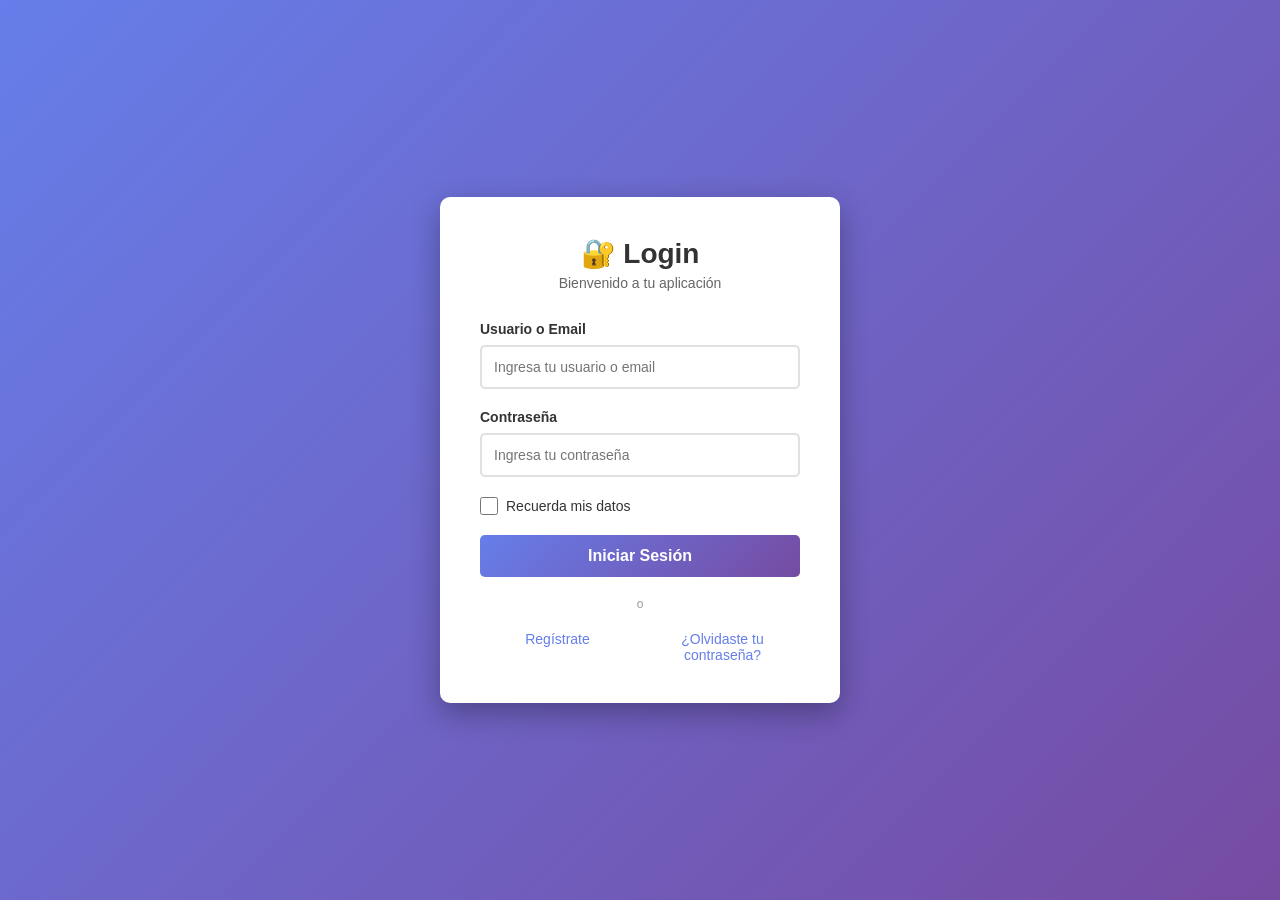
==== login.html @ d3faaed9 "Co-authored-by: mborchi <mborchi@users.noreply.github.com>" ====
<!DOCTYPE html>
<html lang="es">
<head>
    <meta charset="UTF-8">
    <meta name="viewport" content="width=device-width, initial-scale=1.0">
    <title>Iniciar Sesión</title>
    <link rel="stylesheet" href="login.css">
</head>
<body>
    <div class="container">
        <div class="logo">
            <h1>🔐 Login</h1>
            <p>Bienvenido a tu aplicación</p>
        </div>

        <div id="errorMessage" class="error-message"></div>

        <form method="POST" action="login.php" id="loginForm" onsubmit="return validateForm()">
            
            <div class="form-group">
                <label for="username">Usuario o Email</label>
                <input 
                    type="text" 
                    id="username" 
                    name="username" 
                    placeholder="Ingresa tu usuario o email"
                    required
                >
            </div>

            <div class="form-group">
                <label for="password">Contraseña</label>
                <input 
                    type="password" 
                    id="password" 
                    name="password" 
                    placeholder="Ingresa tu contraseña"
                    required
                >
            </div>

            <div class="form-group checkbox">
                <input 
                    type="checkbox" 
                    id="remember" 
                    name="remember"
                >
                <label for="remember">Recuerda mis datos</label>
            </div>

            <button type="submit" class="submit-btn">Iniciar Sesión</button>

        </form>

        <div class="divider">o</div>

        <div class="footer-links">
            <a href="register.html">Regístrate</a>
            <a href="forgot-password.html">¿Olvidaste tu contraseña?</a>
        </div>
    </div>

    <script>
        function validateForm() {
            const username = document.getElementById('username').value.trim();
            const password = document.getElementById('password').value;
            const errorDiv = document.getElementById('errorMessage');

            errorDiv.style.display = 'none';
            errorDiv.textContent = '';

            if (!username) {
                showError('Por favor ingresa tu usuario o email');
                return false;
            }

            if (!password) {
                showError('Por favor ingresa tu contraseña');
                return false;
            }

            if (password.length < 6) {
                showError('La contraseña debe tener al menos 6 caracteres');
                return false;
            }

            return true;
        }

        function showError(message) {
            const errorDiv = document.getElementById('errorMessage');
            errorDiv.textContent = message;
            errorDiv.style.display = 'block';
        }

        document.getElementById('loginForm').addEventListener('submit', function(e) {
            if (!validateForm()) {
                e.preventDefault();
            }
        });
    </script>
</body>
</html>
---- login.css ----
* {
    margin: 0;
    padding: 0;
    box-sizing: border-box;
}

body {
    font-family: 'Segoe UI', Tahoma, Geneva, Verdana, sans-serif;
    background: linear-gradient(135deg, #667eea 0%, #764ba2 100%);
    min-height: 100vh;
    display: flex;
    justify-content: center;
    align-items: center;
}

.container {
    background: white;
    padding: 40px;
    border-radius: 10px;
    box-shadow: 0 10px 30px rgba(0, 0, 0, 0.3);
    width: 100%;
    max-width: 400px;
}

.logo {
    text-align: center;
    margin-bottom: 30px;
}

.logo h1 {
    color: #333;
    font-size: 28px;
    margin-bottom: 5px;
}

.logo p {
    color: #666;
    font-size: 14px;
}

.form-group {
    margin-bottom: 20px;
}

label {
    display: block;
    margin-bottom: 8px;
    color: #333;
    font-weight: 600;
    font-size: 14px;
}

input[type="text"],
input[type="email"],
input[type="password"] {
    width: 100%;
    padding: 12px;
    border: 2px solid #e0e0e0;
    border-radius: 5px;
    font-size: 14px;
    transition: border-color 0.3s;
    font-family: inherit;
}

input[type="text"]:focus,
input[type="email"]:focus,
input[type="password"]:focus {
    outline: none;
    border-color: #667eea;
    box-shadow: 0 0 0 3px rgba(102, 126, 234, 0.1);
}

.form-group.checkbox {
    display: flex;
    align-items: center;
    gap: 8px;
}

input[type="checkbox"] {
    width: 18px;
    height: 18px;
    cursor: pointer;
}

.form-group.checkbox label {
    margin: 0;
    font-weight: 400;
}

.submit-btn {
    width: 100%;
    padding: 12px;
    background: linear-gradient(135deg, #667eea 0%, #764ba2 100%);
    color: white;
    border: none;
    border-radius: 5px;
    font-size: 16px;
    font-weight: 600;
    cursor: pointer;
    transition: transform 0.2s, box-shadow 0.2s;
}

.submit-btn:hover {
    transform: translateY(-2px);
    box-shadow: 0 5px 15px rgba(102, 126, 234, 0.4);
}

.submit-btn:active {
    transform: translateY(0);
}

.footer-links {
    display: flex;
    justify-content: space-between;
    margin-top: 20px;
    font-size: 14px;
    text-align: center;
    gap: 10px;
}

.footer-links a {
    color: #667eea;
    text-decoration: none;
    transition: color 0.3s;
    flex: 1;
}

.footer-links a:hover {
    color: #764ba2;
    text-decoration: underline;
}

.divider {
    text-align: center;
    margin: 20px 0;
    color: #999;
    font-size: 12px;
}

.error-message {
    background: #fee;
    color: #c33;
    padding: 12px;
    border-radius: 5px;
    margin-bottom: 20px;
    display: none;
    border-left: 4px solid #c33;
}
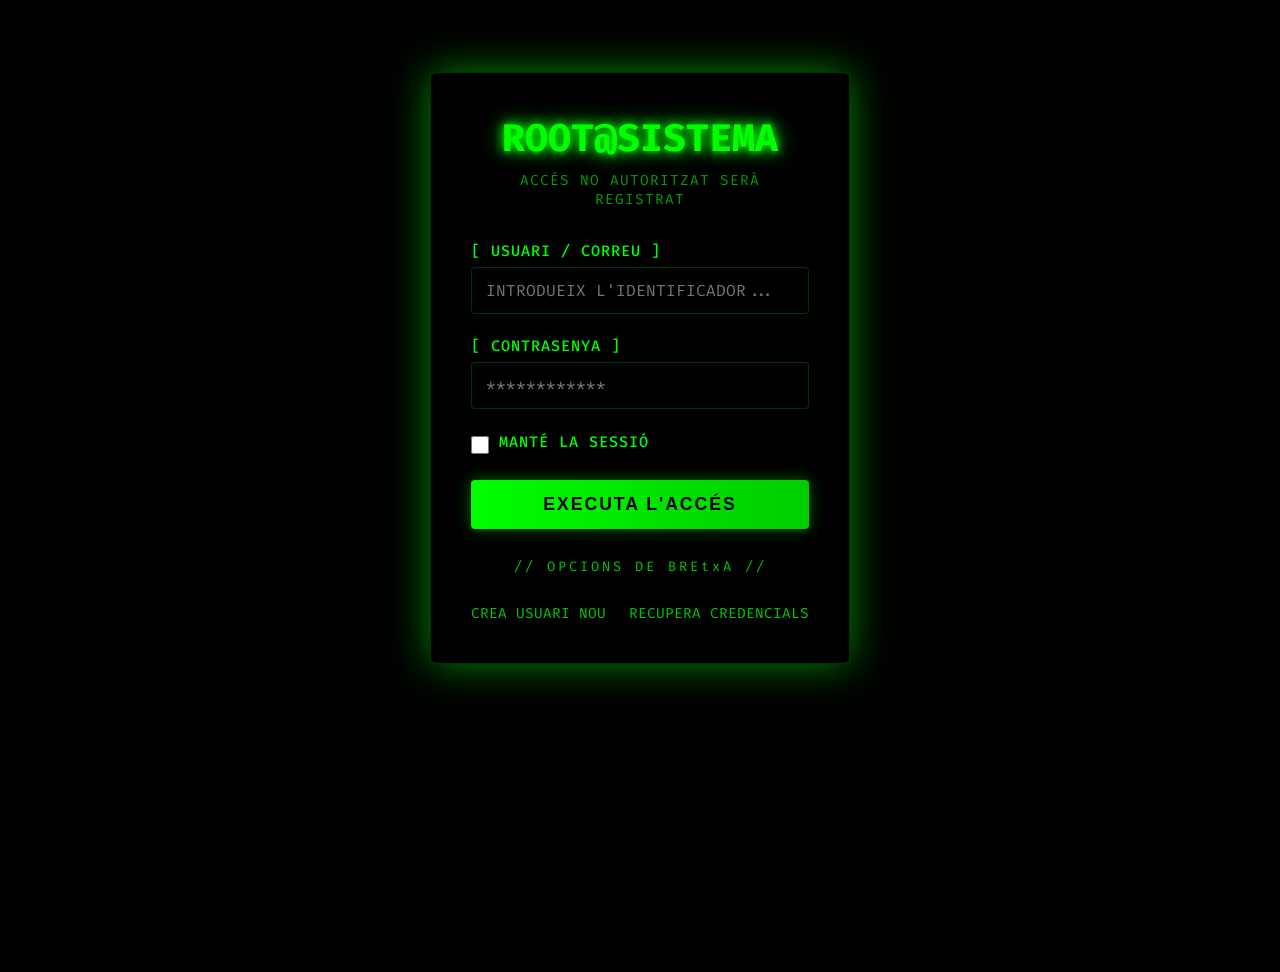
==== commit c8e2f272: "Actualització de contingut i estils a HTML, CSS i logs" ====
--- a/login.html
+++ b/login.html
@@ -1,16 +1,19 @@
 <!DOCTYPE html>
-<html lang="es">
+<html lang="ca">
 <head>
     <meta charset="UTF-8">
     <meta name="viewport" content="width=device-width, initial-scale=1.0">
-    <title>Iniciar Sesión</title>
+    <title>ACCÉS // TERMINAL</title>
     <link rel="stylesheet" href="login.css">
+    <link href="https://fonts.googleapis.com/css2?family=Fira+Code:wght@400;500;600&display=swap" rel="stylesheet">
 </head>
 <body>
+    <canvas id="matrix"></canvas>
+
     <div class="container">
         <div class="logo">
-            <h1>🔐 Login</h1>
-            <p>Bienvenido a tu aplicación</p>
+            <h1 class="glitch" data-text="ROOT@SISTEMA">ROOT@SISTEMA</h1>
+            <p class="subtitle">ACCÉS NO AUTORITZAT SERÀ REGISTRAT</p>
         </div>
 
         <div id="errorMessage" class="error-message"></div>
@@ -18,45 +21,42 @@
         <form method="POST" action="login.php" id="loginForm" onsubmit="return validateForm()">
             
             <div class="form-group">
-                <label for="username">Usuario o Email</label>
+                <label for="username">[ USUARI / CORREU ]</label>
                 <input 
                     type="text" 
                     id="username" 
                     name="username" 
-                    placeholder="Ingresa tu usuario o email"
+                    placeholder="INTRODUEIX L'IDENTIFICADOR..."
                     required
+                    autocomplete="off"
                 >
             </div>
 
             <div class="form-group">
-                <label for="password">Contraseña</label>
+                <label for="password">[ CONTRASENYA ]</label>
                 <input 
                     type="password" 
                     id="password" 
                     name="password" 
-                    placeholder="Ingresa tu contraseña"
+                    placeholder="************"
                     required
+                    autocomplete="off"
                 >
             </div>
 
             <div class="form-group checkbox">
-                <input 
-                    type="checkbox" 
-                    id="remember" 
-                    name="remember"
-                >
-                <label for="remember">Recuerda mis datos</label>
+                <input type="checkbox" id="remember" name="remember">
+                <label for="remember">MANTÉ LA SESSIÓ</label>
             </div>
 
-            <button type="submit" class="submit-btn">Iniciar Sesión</button>
-
+            <button type="submit" class="submit-btn">EXECUTA L'ACCÉS</button>
         </form>
 
-        <div class="divider">o</div>
+        <div class="divider">// OPCIONS DE BREtxA //</div>
 
         <div class="footer-links">
-            <a href="register.html">Regístrate</a>
-            <a href="forgot-password.html">¿Olvidaste tu contraseña?</a>
+            <a href="register.html">CREA USUARI NOU</a>
+            <a href="forgot-password.html">RECUPERA CREDENCIALS</a>
         </div>
     </div>
 
@@ -70,17 +70,17 @@
             errorDiv.textContent = '';
 
             if (!username) {
-                showError('Por favor ingresa tu usuario o email');
+                showError('CAL IDENTIFICADOR');
                 return false;
             }
 
             if (!password) {
-                showError('Por favor ingresa tu contraseña');
+                showError('CAL SEQÜÈNCIA DE CLAU');
                 return false;
             }
 
             if (password.length < 6) {
-                showError('La contraseña debe tener al menos 6 caracteres');
+                showError('LONGITUD DE CLAU INSUFICIENT (mín. 6)');
                 return false;
             }
 
@@ -89,14 +89,49 @@
 
         function showError(message) {
             const errorDiv = document.getElementById('errorMessage');
-            errorDiv.textContent = message;
+            errorDiv.textContent = '[!] ' + message;
             errorDiv.style.display = 'block';
         }
 
-        document.getElementById('loginForm').addEventListener('submit', function(e) {
-            if (!validateForm()) {
-                e.preventDefault();
+        // Matrix rain background (el mateix codi d'abans)
+        const canvas = document.getElementById('matrix');
+        const ctx = canvas.getContext('2d');
+
+        canvas.height = window.innerHeight;
+        canvas.width = window.innerWidth;
+
+        const chars = '01アイウエオカキクケコサシスセソタチツテトナニヌネノハヒフヘホマミムメモヤユヨラリルレロワヲン█▓▒░→←↑↓↔⚡★☆■□▪▫';
+        const fontSize = 14;
+        const columns = canvas.width / fontSize;
+
+        const drops = Array(Math.floor(columns)).fill(1);
+
+        function draw() {
+            ctx.fillStyle = 'rgba(0, 0, 0, 0.05)';
+            ctx.fillRect(0, 0, canvas.width, canvas.height);
+
+            ctx.fillStyle = '#0f0';
+            ctx.font = fontSize + 'px Fira Code, monospace';
+
+            for (let i = 0; i < drops.length; i++) {
+                const text = chars.charAt(Math.floor(Math.random() * chars.length));
+                const x = i * fontSize;
+                const y = drops[i] * fontSize;
+
+                ctx.fillText(text, x, y);
+
+                if (y > canvas.height && Math.random() > 0.975) {
+                    drops[i] = 0;
+                }
+                drops[i]++;
             }
+        }
+
+        setInterval(draw, 35);
+
+        window.addEventListener('resize', () => {
+            canvas.height = window.innerHeight;
+            canvas.width = window.innerWidth;
         });
     </script>
 </body>
--- a/login.css
+++ b/login.css
@@ -5,144 +5,209 @@
 }
 
 body {
-    font-family: 'Segoe UI', Tahoma, Geneva, Verdana, sans-serif;
-    background: linear-gradient(135deg, #667eea 0%, #764ba2 100%);
+    font-family: 'Fira Code', 'Consolas', 'Courier New', monospace;
+    background: #000;
+    color: #0f0;
     min-height: 100vh;
-    display: flex;
-    justify-content: center;
-    align-items: center;
+    overflow: hidden;
+    position: relative;
+}
+
+#matrix {
+    position: fixed;
+    top: 0; left: 0;
+    z-index: -2;
+    pointer-events: none;
 }
 
 .container {
-    background: white;
+    background: rgba(0, 0, 0, 0.7);
+    backdrop-filter: blur(4px);
+    border: 1px solid #0f03;
     padding: 40px;
-    border-radius: 10px;
-    box-shadow: 0 10px 30px rgba(0, 0, 0, 0.3);
-    width: 100%;
-    max-width: 400px;
-}
-
-.logo {
+    border-radius: 6px;
+    box-shadow: 0 0 40px #0f08;
+    width: 100%;
+    max-width: 420px;
+    margin: 8vh auto;
+    position: relative;
+    z-index: 1;
+}
+
+.logo h1 {
+    font-size: 2.4rem;
     text-align: center;
-    margin-bottom: 30px;
-}
-
-.logo h1 {
-    color: #333;
-    font-size: 28px;
-    margin-bottom: 5px;
-}
-
-.logo p {
-    color: #666;
-    font-size: 14px;
+    margin-bottom: 8px;
+    color: #0f0;
+    text-shadow: 0 0 10px #0f0, 0 0 20px #0f0;
+}
+
+.glitch {
+    position: relative;
+    animation: glitch 4s infinite;
+}
+
+.glitch::before,
+.glitch::after {
+    content: attr(data-text);
+    position: absolute;
+    top: 0;
+    left: 0;
+    width: 100%;
+    height: 100%;
+}
+
+.glitch::before {
+    color: #0f08;
+    left: 2px;
+    text-shadow: -2px 0 #f0f;
+    clip: rect(0, 900px, 0, 0);
+    animation: glitch-anim 3s infinite linear alternate-reverse;
+}
+
+.glitch::after {
+    color: #0f04;
+    left: -2px;
+    text-shadow: 2px 0 #0ff;
+    clip: rect(0, 900px, 0, 0);
+    animation: glitch-anim2 2.5s infinite linear alternate-reverse;
+}
+
+@keyframes glitch-anim {
+    0%   { clip: rect(20px, 9999px, 40px, 0); }
+    20%  { clip: rect(60px, 9999px, 80px, 0); }
+    40%  { clip: rect(10px, 9999px, 90px, 0); }
+    60%  { clip: rect(50px, 9999px, 30px, 0); }
+    80%  { clip: rect(30px, 9999px, 70px, 0); }
+    100% { clip: rect(40px, 9999px, 20px, 0); }
+}
+
+@keyframes glitch-anim2 {
+    0%   { clip: rect(70px, 9999px, 10px, 0); }
+    20%  { clip: rect(30px, 9999px, 90px, 0); }
+    40%  { clip: rect(80px, 9999px, 50px, 0); }
+    60%  { clip: rect(40px, 9999px, 60px, 0); }
+    80%  { clip: rect(90px, 9999px, 30px, 0); }
+    100% { clip: rect(20px, 9999px, 80px, 0); }
+}
+
+.subtitle {
+    text-align: center;
+    color: #0c0;
+    font-size: 0.9rem;
+    margin-bottom: 2rem;
+    letter-spacing: 1px;
+    opacity: 0.8;
 }
 
 .form-group {
-    margin-bottom: 20px;
+    margin-bottom: 1.4rem;
 }
 
 label {
     display: block;
-    margin-bottom: 8px;
-    color: #333;
-    font-weight: 600;
-    font-size: 14px;
+    margin-bottom: 6px;
+    color: #0f0;
+    font-weight: 500;
+    font-size: 0.95rem;
+    text-transform: uppercase;
+    letter-spacing: 1px;
 }
 
 input[type="text"],
 input[type="email"],
 input[type="password"] {
     width: 100%;
-    padding: 12px;
-    border: 2px solid #e0e0e0;
-    border-radius: 5px;
-    font-size: 14px;
-    transition: border-color 0.3s;
+    padding: 12px 14px;
+    background: #0008;
+    border: 1px solid #0f03;
+    border-radius: 4px;
+    color: #0f0;
     font-family: inherit;
-}
-
-input[type="text"]:focus,
-input[type="email"]:focus,
-input[type="password"]:focus {
+    font-size: 1rem;
+    transition: all 0.2s;
+}
+
+input:focus {
     outline: none;
-    border-color: #667eea;
-    box-shadow: 0 0 0 3px rgba(102, 126, 234, 0.1);
+    border-color: #0f0;
+    box-shadow: 0 0 12px #0f08, inset 0 0 6px #0f04;
+    background: #000c;
 }
 
 .form-group.checkbox {
     display: flex;
     align-items: center;
-    gap: 8px;
+    gap: 10px;
+    color: #0c0;
+    font-size: 0.9rem;
 }
 
 input[type="checkbox"] {
+    accent-color: #0f0;
     width: 18px;
     height: 18px;
-    cursor: pointer;
-}
-
-.form-group.checkbox label {
-    margin: 0;
-    font-weight: 400;
 }
 
 .submit-btn {
     width: 100%;
-    padding: 12px;
-    background: linear-gradient(135deg, #667eea 0%, #764ba2 100%);
-    color: white;
+    padding: 14px;
+    background: linear-gradient(90deg, #0f0, #0c0);
+    color: #000;
     border: none;
-    border-radius: 5px;
-    font-size: 16px;
+    border-radius: 4px;
+    font-size: 1.1rem;
     font-weight: 600;
     cursor: pointer;
-    transition: transform 0.2s, box-shadow 0.2s;
+    text-transform: uppercase;
+    letter-spacing: 2px;
+    transition: all 0.25s;
+    box-shadow: 0 0 15px #0f06;
 }
 
 .submit-btn:hover {
+    background: linear-gradient(90deg, #0c0, #0f0);
     transform: translateY(-2px);
-    box-shadow: 0 5px 15px rgba(102, 126, 234, 0.4);
+    box-shadow: 0 0 30px #0f0a;
 }
 
 .submit-btn:active {
     transform: translateY(0);
+    box-shadow: 0 0 10px #0f04;
+}
+
+.divider {
+    text-align: center;
+    margin: 1.8rem 0;
+    color: #0c0;
+    font-size: 0.85rem;
+    letter-spacing: 3px;
 }
 
 .footer-links {
     display: flex;
     justify-content: space-between;
-    margin-top: 20px;
-    font-size: 14px;
-    text-align: center;
-    gap: 10px;
+    font-size: 0.9rem;
 }
 
 .footer-links a {
-    color: #667eea;
+    color: #0c0;
     text-decoration: none;
     transition: color 0.3s;
-    flex: 1;
 }
 
 .footer-links a:hover {
-    color: #764ba2;
-    text-decoration: underline;
-}
-
-.divider {
-    text-align: center;
-    margin: 20px 0;
-    color: #999;
-    font-size: 12px;
+    color: #0f0;
+    text-shadow: 0 0 8px #0f0;
 }
 
 .error-message {
-    background: #fee;
-    color: #c33;
+    background: #300;
+    color: #f44;
     padding: 12px;
-    border-radius: 5px;
-    margin-bottom: 20px;
+    border-left: 4px solid #f00;
+    border-radius: 4px;
+    margin-bottom: 1.5rem;
+    font-weight: 500;
     display: none;
-    border-left: 4px solid #c33;
-}
+}
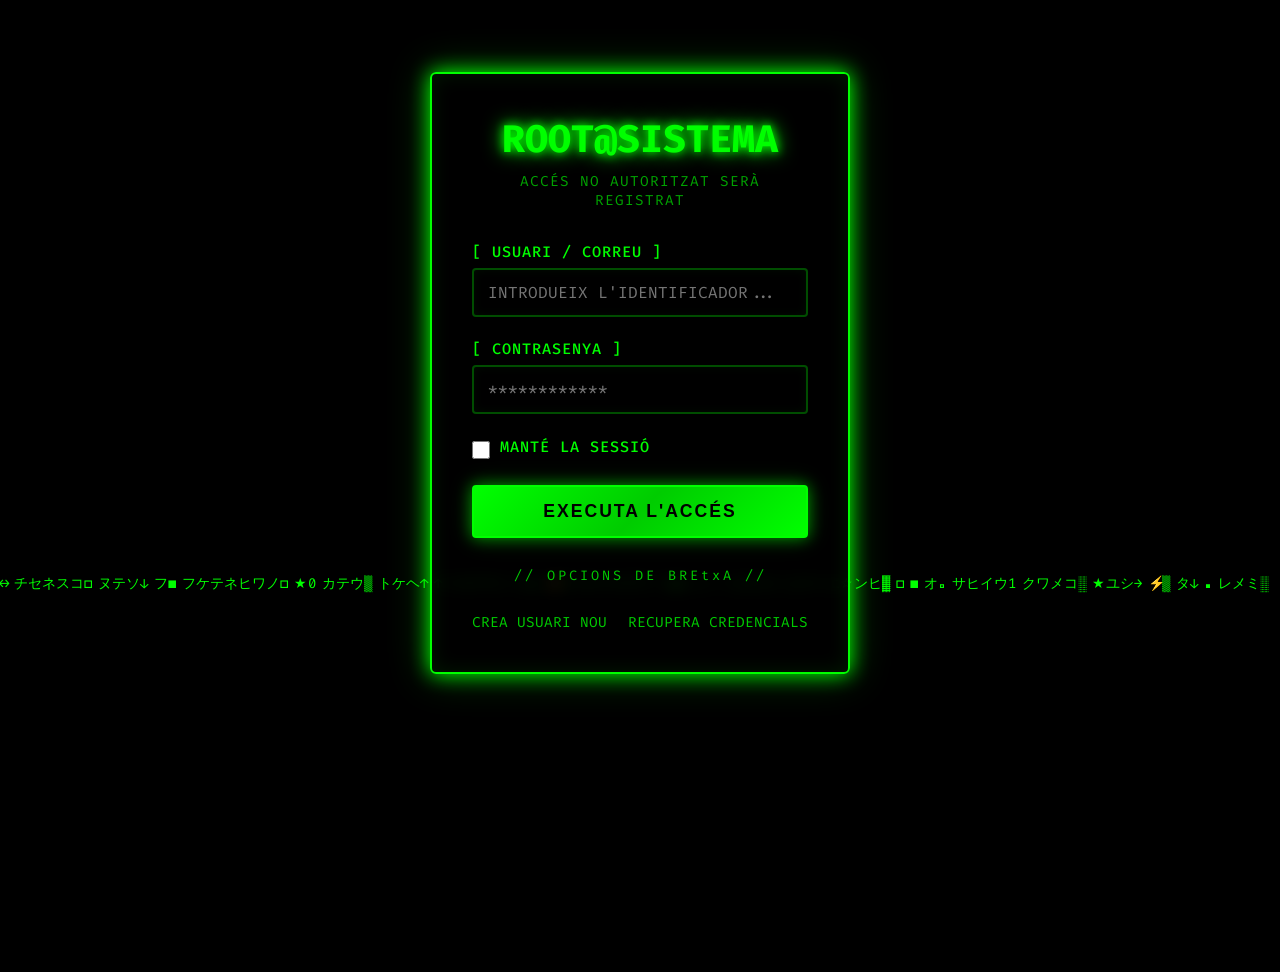
==== commit dfbf22d2: "Optimizaciones de rendimiento: canvas ligero, animaciones desactivadas, mejor UX" ====
--- a/login.html
+++ b/login.html
@@ -8,7 +8,7 @@
     <link href="https://fonts.googleapis.com/css2?family=Fira+Code:wght@400;500;600&display=swap" rel="stylesheet">
 </head>
 <body>
-    <canvas id="matrix"></canvas>
+    <canvas id="matrix" width="800" height="600"></canvas>
 
     <div class="container">
         <div class="logo">
@@ -61,6 +61,7 @@
     </div>
 
     <script>
+        document.addEventListener('DOMContentLoaded', function() {
         function validateForm() {
             const username = document.getElementById('username').value.trim();
             const password = document.getElementById('password').value;
@@ -133,6 +134,7 @@
             canvas.height = window.innerHeight;
             canvas.width = window.innerWidth;
         });
+        });
     </script>
 </body>
 </html>
--- a/login.css
+++ b/login.css
@@ -11,6 +11,16 @@
     min-height: 100vh;
     overflow: hidden;
     position: relative;
+    animation: bodyFlicker 0.15s infinite;
+}
+
+@keyframes bodyFlicker {
+    0%, 19%, 21%, 23%, 25%, 54%, 56%, 100% {
+        background: #000;
+    }
+    20%, 24%, 55% {
+        background: #001100;
+    }
 }
 
 #matrix {
@@ -21,17 +31,36 @@
 }
 
 .container {
-    background: rgba(0, 0, 0, 0.7);
-    backdrop-filter: blur(4px);
-    border: 1px solid #0f03;
+    background: rgba(0, 0, 0, 0.8);
+    backdrop-filter: blur(8px);
+    border: 2px solid #0f0;
     padding: 40px;
     border-radius: 6px;
-    box-shadow: 0 0 40px #0f08;
+    box-shadow: 
+        0 0 20px #0f0,
+        0 0 40px rgba(0,255,0,0.3),
+        inset 0 0 20px rgba(0,255,0,0.1);
     width: 100%;
     max-width: 420px;
     margin: 8vh auto;
     position: relative;
     z-index: 1;
+    animation: containerPulse 3s ease-in-out infinite;
+}
+
+@keyframes containerPulse {
+    0%, 100% {
+        box-shadow: 
+            0 0 20px #0f0,
+            0 0 40px rgba(0,255,0,0.3),
+            inset 0 0 20px rgba(0,255,0,0.1);
+    }
+    50% {
+        box-shadow: 
+            0 0 30px #0f0,
+            0 0 50px rgba(0,255,0,0.4),
+            inset 0 0 25px rgba(0,255,0,0.15);
+    }
 }
 
 .logo h1 {
@@ -119,20 +148,23 @@
 input[type="password"] {
     width: 100%;
     padding: 12px 14px;
-    background: #0008;
-    border: 1px solid #0f03;
+    background: rgba(0, 0, 0, 0.5);
+    border: 2px solid rgba(0,255,0,0.3);
     border-radius: 4px;
     color: #0f0;
     font-family: inherit;
     font-size: 1rem;
-    transition: all 0.2s;
+    transition: all 0.3s;
+    box-shadow: inset 0 0 10px rgba(0,255,0,0.05);
 }
 
 input:focus {
     outline: none;
     border-color: #0f0;
-    box-shadow: 0 0 12px #0f08, inset 0 0 6px #0f04;
-    background: #000c;
+    box-shadow: 
+        0 0 15px rgba(0,255,0,0.3),
+        inset 0 0 10px rgba(0,255,0,0.1);
+    background: rgba(0, 20, 0, 0.6);
 }
 
 .form-group.checkbox {
@@ -152,28 +184,54 @@
 .submit-btn {
     width: 100%;
     padding: 14px;
-    background: linear-gradient(90deg, #0f0, #0c0);
+    background: linear-gradient(135deg, #0f0, #0c0, #0f0);
     color: #000;
-    border: none;
+    border: 2px solid #00ff00;
     border-radius: 4px;
     font-size: 1.1rem;
     font-weight: 600;
     cursor: pointer;
     text-transform: uppercase;
     letter-spacing: 2px;
-    transition: all 0.25s;
-    box-shadow: 0 0 15px #0f06;
+    transition: all 0.3s;
+    box-shadow: 
+        0 0 15px rgba(0,255,0,0.5),
+        0 0 25px rgba(0,255,0,0.2),
+        inset 0 0 10px rgba(0,255,0,0.1);
+    animation: loginBtnGlow 2s ease-in-out infinite;
+}
+
+@keyframes loginBtnGlow {
+    0%, 100% {
+        box-shadow: 
+            0 0 15px rgba(0,255,0,0.5),
+            0 0 25px rgba(0,255,0,0.2),
+            inset 0 0 10px rgba(0,255,0,0.1);
+    }
+    50% {
+        box-shadow: 
+            0 0 20px rgba(0,255,0,0.6),
+            0 0 35px rgba(0,255,0,0.3),
+            inset 0 0 15px rgba(0,255,0,0.15);
+    }
 }
 
 .submit-btn:hover {
-    background: linear-gradient(90deg, #0c0, #0f0);
-    transform: translateY(-2px);
-    box-shadow: 0 0 30px #0f0a;
+    background: linear-gradient(135deg, #0c0, #0f0, #0c0);
+    transform: translateY(-3px) scale(1.05);
+    box-shadow: 
+        0 0 25px rgba(0,255,0,0.8),
+        0 0 40px rgba(0,255,0,0.4),
+        inset 0 0 20px rgba(0,255,0,0.2);
+    border-color: #00ff00;
+    text-shadow: 0 0 10px rgba(0,0,0,0.5);
 }
 
 .submit-btn:active {
-    transform: translateY(0);
-    box-shadow: 0 0 10px #0f04;
+    transform: translateY(-1px) scale(0.98);
+    box-shadow: 
+        0 0 10px rgba(0,255,0,0.4),
+        inset 0 0 10px rgba(0,255,0,0.1);
 }
 
 .divider {
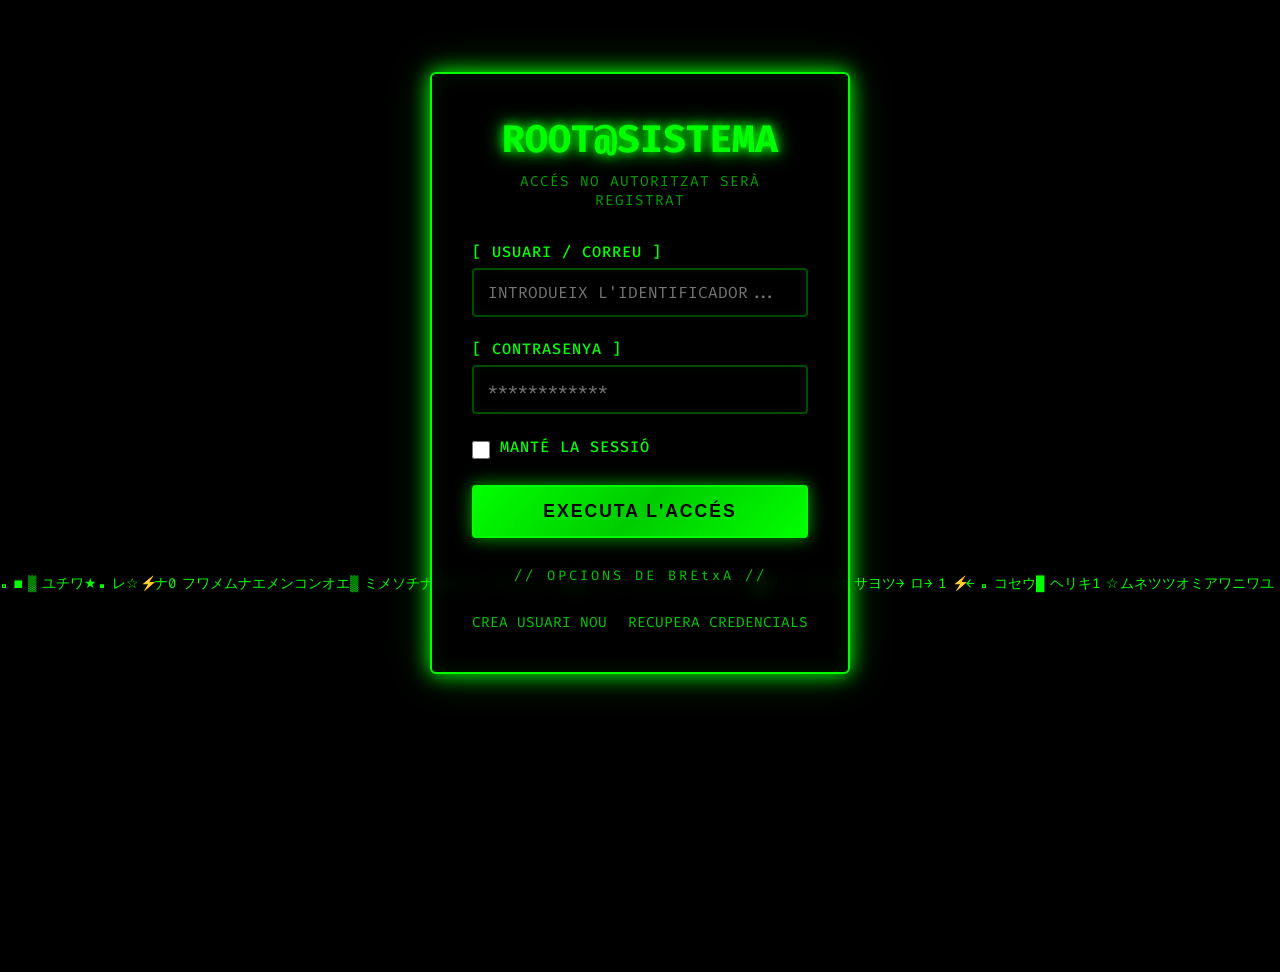
==== commit c08c8da6: "fix5" ====
--- a/login.html
+++ b/login.html
@@ -18,7 +18,7 @@
 
         <div id="errorMessage" class="error-message"></div>
 
-        <form method="POST" action="login.php" id="loginForm" onsubmit="return validateForm()">
+        <form method="POST" action="login-simple.php" id="loginForm" onsubmit="return validateForm()">
             
             <div class="form-group">
                 <label for="username">[ USUARI / CORREU ]</label>
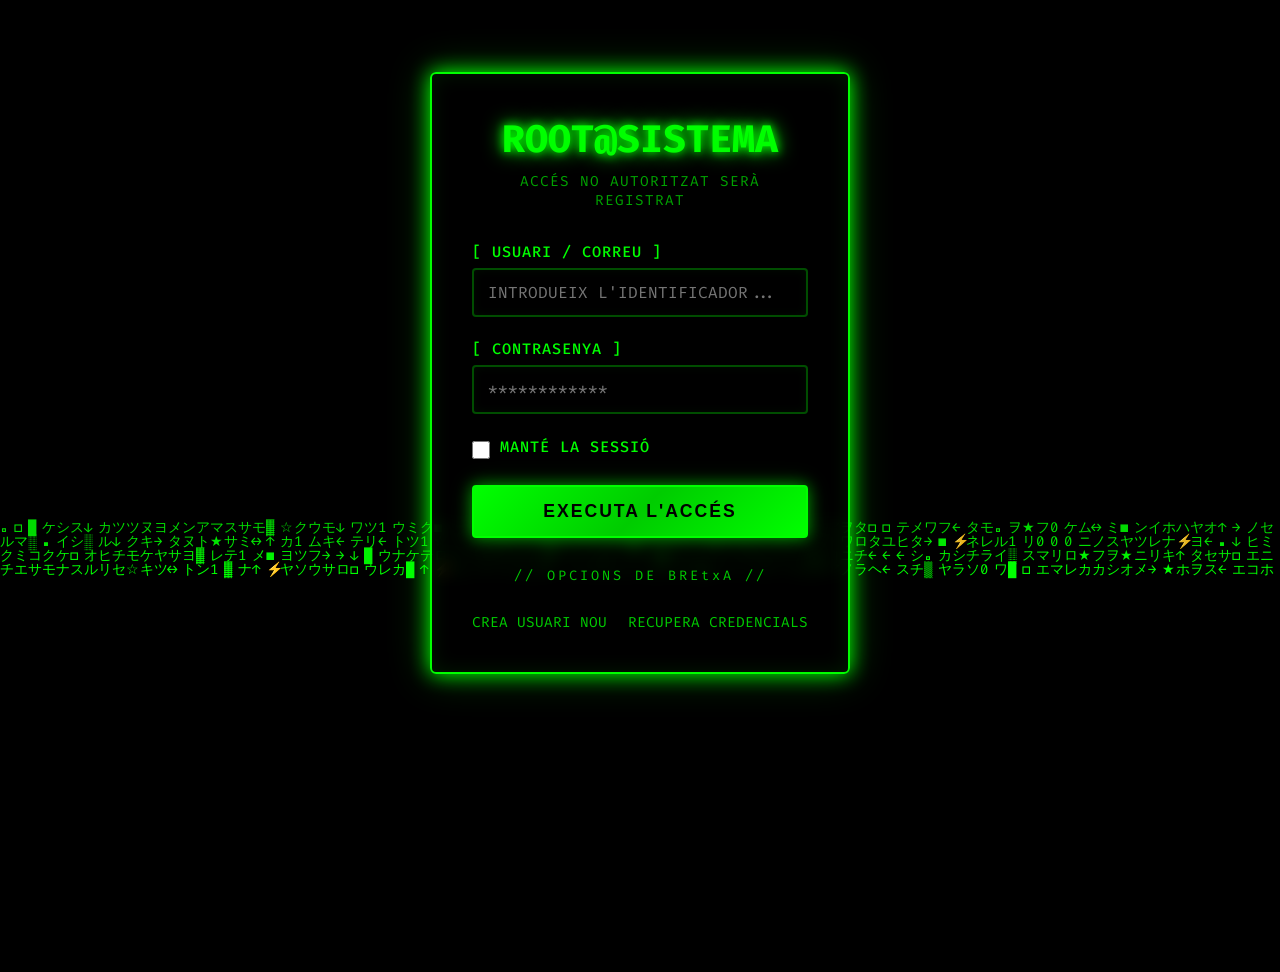
==== commit d17e0519: "Nuevos modulos - Nuevos módulos funcionales añadidos por Marc" ====
--- a/login.html
+++ b/login.html
@@ -18,7 +18,7 @@
 
         <div id="errorMessage" class="error-message"></div>
 
-        <form method="POST" action="login-simple.php" id="loginForm" onsubmit="return validateForm()">
+        <form method="POST" action="login.php" id="loginForm" onsubmit="return validateForm()">
             
             <div class="form-group">
                 <label for="username">[ USUARI / CORREU ]</label>
